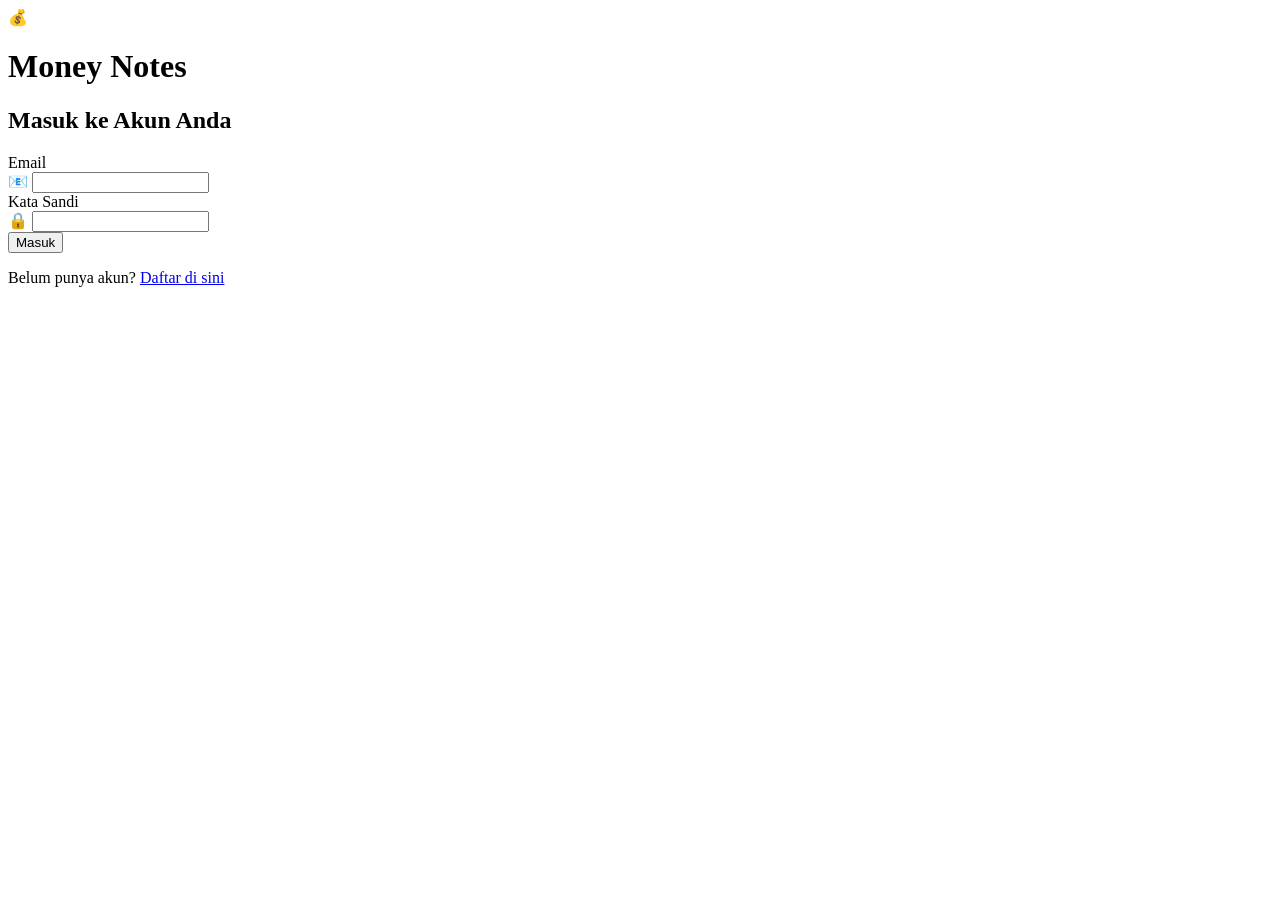
==== main.html @ 7bdaf290 "Add files via upload" ====
<!DOCTYPE html>
<html lang="id">
<head>
    <meta charset="UTF-8">
    <meta name="viewport" content="width=device-width, initial-scale=1.0">
    <title>Money Notes Apps</title>
    <link rel="icon" type="image/png" href="public/money.jfif">
    <script>
        if (!localStorage.getItem('money-notes-current-user')) {
            window.location.href = 'index.html';
        }
    </script>
    <link rel="stylesheet" href="styles/style.css">
</head>
<body>
    <div class="container">
        <header>
            <div class="header-left">
                <h1>💰 Money Notes</h1>
            </div>
            <div class="header-right">
                <span id="user-greeting" class="user-greeting">Halo, User!</span>
                <button id="logout-btn" class="btn btn-outline">Keluar</button>
                <button id="dark-mode-toggle" class="btn btn-icon">
                    <span id="dark-mode-icon">🌙</span>
                </button>
            </div>
        </header>

        <nav class="main-nav">
            <button id="nav-main-btn" class="nav-btn active">Dashboard</button>
            <button id="nav-history-btn" class="nav-btn">Riwayat</button>
        </nav>

        <div id="period-summary" class="period-summary"></div>

        <div id="main-view" class="view">
            <div class="dashboard">
                <div class="card income">
                    <div class="card-icon">💰</div>
                    <div>
                        <h2>Total Pemasukan</h2>
                        <p id="total-pemasukan">Rp 0</p>
                    </div>
                </div>
                <div class="card expense">
                    <div class="card-icon">💸</div>
                    <div>
                        <h2>Total Pengeluaran</h2>
                        <p id="total-pengeluaran">Rp 0</p>
                    </div>
                </div>
                <div class="card balance">
                    <div class="card-icon">📊</div>
                    <div>
                        <h2>Saldo Akhir</h2>
                        <p id="saldo-akhir">Rp 0</p>
                    </div>
                </div>
            </div>

            <main>
                <div class="form-container">
                    <h2 id="form-title">Tambah Transaksi Baru</h2>
                    <form id="transaction-form">
                        <input type="hidden" id="transaction-id" name="id">
                        <div class="form-grid">
                            <div class="form-control">
                                <label for="tanggal">Tanggal</label>
                                <input type="date" id="tanggal" name="tanggal" required>
                                <span class="error" id="error-tanggal"></span>
                            </div>
                            <div class="form-control">
                                <label for="kategori">Kategori</label>
                                <div class="category-input">
                                    <select id="kategori" name="kategori" required>
                                        <option value="" disabled selected>-- Pilih atau Tambah --</option>
                                    </select>
                                    <button type="button" id="add-category-btn" class="add-category-btn">+</button>
                                </div>
                                <span class="error" id="error-kategori"></span>
                            </div>
                            <div class="form-control">
                                <label for="jenis">Jenis Transaksi</label>
                                <select id="jenis" name="jenis" required>
                                    <option value="" disabled selected>-- Pilih Jenis --</option>
                                    <option value="pemasukan">Pemasukan</option>
                                    <option value="pengeluaran">Pengeluaran</option>
                                </select>
                                <span class="error" id="error-jenis"></span>
                            </div>
                            <div class="form-control">
                                <label for="nominal">Nominal</label>
                                <input type="text" id="nominal" name="nominal" placeholder="Contoh: 50000" required>
                                <span class="error" id="error-nominal"></span>
                            </div>
                        </div>
                        <div class="form-control">
                            <label for="catatan">Catatan (Opsional)</label>
                            <textarea id="catatan" name="catatan" rows="2" placeholder="Contoh: Beli makan siang"></textarea>
                        </div>
                        <div class="form-actions">
                            <button type="submit" class="btn btn-primary" id="submit-btn">Simpan Transaksi</button>
                            <button type="button" id="cancel-edit-btn" class="btn btn-secondary" style="display: none;">Batal</button>
                        </div>
                    </form>
                </div>

                <div class="history-container">
                    <div class="history-header">
                        <h2>Riwayat Transaksi</h2>
                        <button id="export-btn" class="btn btn-outline">Ekspor CSV</button>
                    </div>
                    <div class="filter-container">
                        <div class="search-box">
                            <span>🔍</span>
                            <input type="text" id="filter-keyword" placeholder="Cari kategori atau catatan...">
                        </div>
                        <select id="filter-jenis">
                            <option value="all">Semua Jenis</option>
                            <option value="pemasukan">Pemasukan</option>
                            <option value="pengeluaran">Pengeluaran</option>
                        </select>
                    </div>
                    <div class="bulk-actions" id="bulk-actions-main" style="display: none;">
                        <button id="select-all-main-btn" class="btn btn-secondary">Pilih Semua</button>
                        <button id="delete-selected-main-btn" class="btn btn-danger">Hapus yang Dipilih</button>
                        <span id="selected-count-main">0 dipilih</span>
                    </div>
                    <div id="transaction-list"></div>
                </div>
            </main>
        </div>
        
        <div id="history-view" class="view" style="display: none;">
            <div class="history-by-date-container">
                <div class="history-header">
                    <h2>Riwayat Berdasarkan Tanggal</h2>
                    <button id="export-btn-2" class="btn btn-outline">Ekspor CSV</button>
                </div>
                <div class="bulk-actions" id="bulk-actions-history" style="display: none;">
                    <button id="select-all-history-btn" class="btn btn-secondary">Pilih Semua</button>
                    <button id="delete-selected-history-btn" class="btn btn-danger">Hapus yang Dipilih</button>
                    <span id="selected-count-history">0 dipilih</span>
                </div>
                <div id="history-list"></div>
            </div>
        </div>
    </div>

    <!-- Modal: Tambah Kategori -->
    <div id="category-modal" class="modal" style="display: none;">
        <div class="modal-content">
            <h3>Tambah Kategori Baru</h3>
            <div class="form-control">
                <input type="text" id="new-category" placeholder="Contoh: Belanja Online" maxlength="30" required>
                <span class="error" id="error-new-category"></span>
            </div>
            <div class="modal-actions">
                <button id="modal-cancel-category" class="btn btn-secondary">Batal</button>
                <button id="modal-save-category" class="btn btn-primary">Simpan</button>
            </div>
        </div>
    </div>

    <!-- Modal: Hapus -->
    <div id="delete-modal" class="modal" style="display: none;">
        <div class="modal-content">
            <h3>Konfirmasi Hapus</h3>
            <p>Anda yakin ingin menghapus transaksi ini?</p>
            <div class="modal-actions">
                <button id="modal-cancel-btn" class="btn btn-secondary">Batal</button>
                <button id="modal-confirm-btn" class="btn btn-danger">Hapus</button>
            </div>
        </div>
    </div>

    <!-- Modal: Selamat Datang -->
    <div id="welcome-modal" class="modal" style="display: none;">
        <div class="modal-content">
            <h3>Selamat Datang di Money Notes!</h3>
            <p>Aplikasi catatan keuangan pribadi yang simpel dan modern.</p>
            <div class="modal-actions">
                <button id="welcome-ok-btn" class="btn btn-primary">Mengerti</button>
            </div>
        </div>
    </div>

    <script src="js/state.js" type="module"></script>
    <script src="js/main.js" type="module"></script>
</body>
</html>
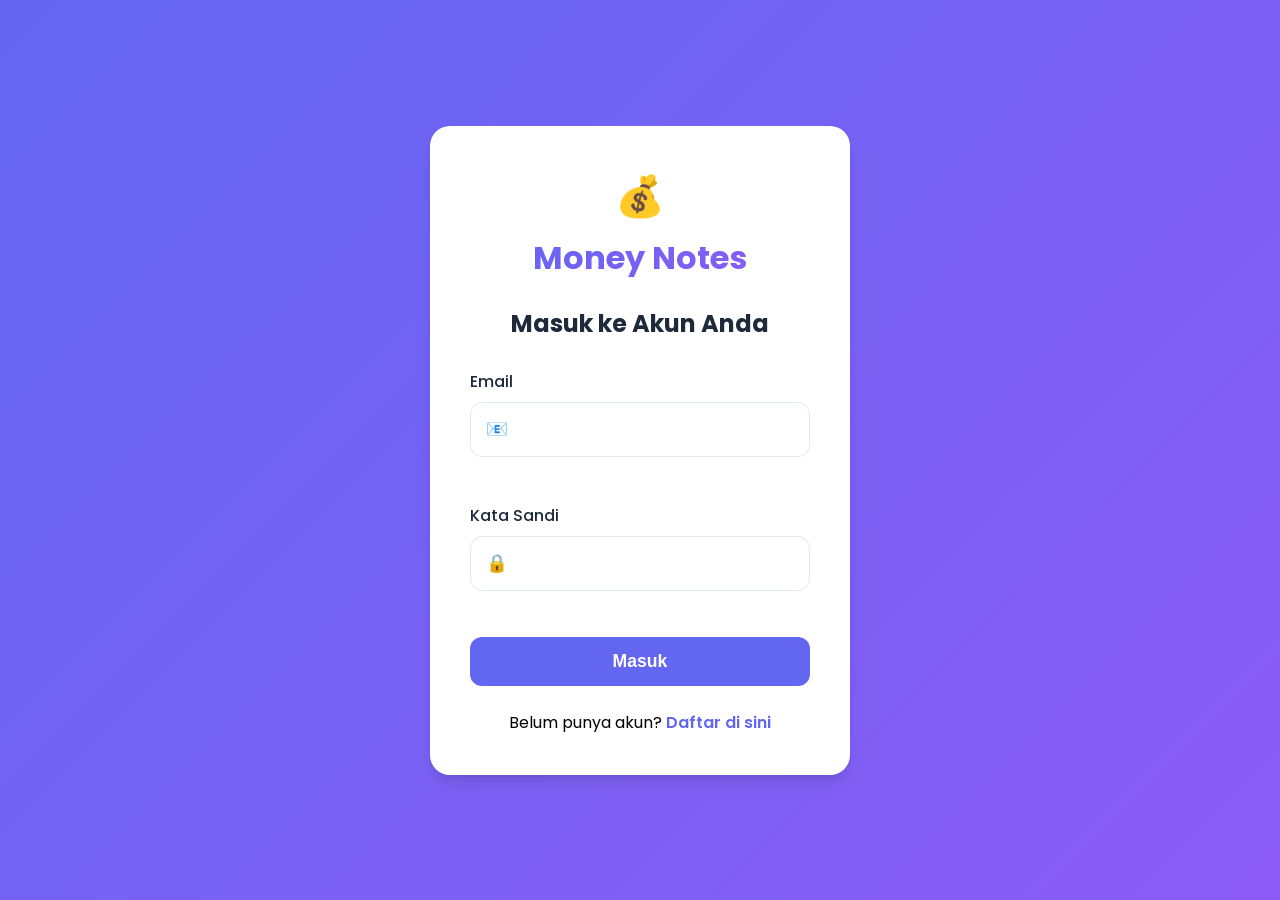
==== commit 06b978df: "Update main.html" ====
--- a/main.html
+++ b/main.html
@@ -9,8 +9,16 @@
         if (!localStorage.getItem('money-notes-current-user')) {
             window.location.href = 'index.html';
         }
+        if ('serviceWorker' in navigator) {
+    navigator.serviceWorker.getRegistrations().then(function(registrations) {
+        for (let registration of registrations) {
+            registration.unregister();
+        }
+    });
+}
     </script>
     <link rel="stylesheet" href="styles/style.css">
+    
 </head>
 <body>
     <div class="container">
@@ -106,29 +114,23 @@
                     </form>
                 </div>
 
-                <div class="history-container">
-                    <div class="history-header">
-                        <h2>Riwayat Transaksi</h2>
-                        <button id="export-btn" class="btn btn-outline">Ekspor CSV</button>
+                <!-- Konten yang sebelumnya di dalam history-container dipindahkan ke sini -->
+                <div class="history-header">
+                    <h2>Riwayat Transaksi</h2>
+                    <button id="export-btn" class="btn btn-outline">Ekspor CSV</button>
+                </div>
+                <div class="filter-container">
+                    <div class="search-box">
+                        <span>🔍</span>
+                        <input type="text" id="filter-keyword" placeholder="Cari kategori atau catatan...">
                     </div>
-                    <div class="filter-container">
-                        <div class="search-box">
-                            <span>🔍</span>
-                            <input type="text" id="filter-keyword" placeholder="Cari kategori atau catatan...">
-                        </div>
-                        <select id="filter-jenis">
-                            <option value="all">Semua Jenis</option>
-                            <option value="pemasukan">Pemasukan</option>
-                            <option value="pengeluaran">Pengeluaran</option>
-                        </select>
-                    </div>
-                    <div class="bulk-actions" id="bulk-actions-main" style="display: none;">
-                        <button id="select-all-main-btn" class="btn btn-secondary">Pilih Semua</button>
-                        <button id="delete-selected-main-btn" class="btn btn-danger">Hapus yang Dipilih</button>
-                        <span id="selected-count-main">0 dipilih</span>
-                    </div>
-                    <div id="transaction-list"></div>
+                    <select id="filter-jenis">
+                        <option value="all">Semua Jenis</option>
+                        <option value="pemasukan">Pemasukan</option>
+                        <option value="pengeluaran">Pengeluaran</option>
+                    </select>
                 </div>
+                <div id="transaction-list"></div>
             </main>
         </div>
         
@@ -137,11 +139,6 @@
                 <div class="history-header">
                     <h2>Riwayat Berdasarkan Tanggal</h2>
                     <button id="export-btn-2" class="btn btn-outline">Ekspor CSV</button>
-                </div>
-                <div class="bulk-actions" id="bulk-actions-history" style="display: none;">
-                    <button id="select-all-history-btn" class="btn btn-secondary">Pilih Semua</button>
-                    <button id="delete-selected-history-btn" class="btn btn-danger">Hapus yang Dipilih</button>
-                    <span id="selected-count-history">0 dipilih</span>
                 </div>
                 <div id="history-list"></div>
             </div>
@@ -186,7 +183,6 @@
         </div>
     </div>
 
-    <script src="js/state.js" type="module"></script>
     <script src="js/main.js" type="module"></script>
 </body>
-</html>+</html>
--- a/styles/style.css
+++ b/styles/style.css
@@ -0,0 +1,624 @@
+@import url('https://fonts.googleapis.com/css2?family=Poppins:wght@300;400;500;600;700&display=swap');
+
+:root {
+    --primary: #6366f1;
+    --primary-dark: #4f46e5;
+    --success: #10b981;
+    --danger: #ef4444;
+    --warning: #f59e0b;
+    --bg: hwb(152 75% 19%)
+    --card-bg: #ffffff;
+    --text: #1e293b;
+    --text-light: #64748b;
+    --border: #e2e8f0;
+    --shadow: 0 4px 6px -1px rgba(0,0,0,0.1), 0 2px 4px -1px rgba(0,0,0,0.06);
+    --shadow-lg: 0 10px 15px -3px rgba(0,0,0,0.1), 0 4px 6px -2px rgba(0,0,0,0.05);
+}
+
+[data-theme="dark"] {   
+    --bg: #0f172a;
+    --card-bg: #1e293b;
+    --text: #f1f5f9;
+    --text-light: #94a3b8;
+    --border: #334155;
+}
+
+* {
+    box-sizing: border-box;
+    margin: 0;
+    padding: 0;
+}
+
+body {
+    font-family: 'Poppins', sans-serif;
+    background-color: var(--bg);
+    color: var(--text);
+    line-height: 1.5;
+    transition: background-color 0.3s, color 0.3s;
+}
+
+.container {
+    max-width: 960px;
+    margin: 1.5rem auto;
+    padding: 0 1.25rem;
+}
+
+/* Header Baru */
+header {
+    display: flex;
+    justify-content: space-between;
+    align-items: center;
+    margin-bottom: 1.5rem;
+    flex-wrap: wrap;
+    gap: 1rem;
+}
+
+.header-left h1 {
+    margin: 0;
+    font-size: 2.25rem;
+    background: linear-gradient(90deg, var(--primary), var(--success));
+    -webkit-background-clip: text;
+    background-clip: text;
+    color: transparent;
+}
+
+.header-right {
+    display: flex;
+    align-items: center;
+    gap: 1rem;
+}
+
+.user-greeting {
+    font-weight: 600;
+    color: var(--text);
+}
+
+.btn-icon {
+    width: 40px;
+    height: 40px;
+    border-radius: 50%;
+    display: flex;
+    align-items: center;
+    justify-content: center;
+    background: var(--card-bg);
+    border: 1px solid var(--border);
+    padding: 0;
+    cursor: pointer;
+    transition: background 0.2s;
+}
+
+.btn-icon:hover {
+    background: var(--border);
+}
+
+/* Navigasi */
+.main-nav {
+    margin-bottom: 1.5rem;
+    display: flex;
+    gap: 1.25rem;
+    border-bottom: 2px solid var(--border);
+}
+
+.nav-btn {
+    background: none;
+    border: none;
+    padding: 0.75rem 0;
+    font-size: 1.125rem;
+    font-weight: 600;
+    cursor: pointer;
+    color: #000;
+    position: relative;
+}
+
+.nav-btn.active {
+    color: #000;
+}
+
+.nav-btn.active::after {
+    content: '';
+    position: absolute;
+    bottom: -2px;
+    left: 0;
+    width: 100%;
+    height: 3px;
+    background: var(--primary);
+    border-radius: 3px;
+}
+
+/* Period Summary */
+.period-summary {
+    display: grid;
+    grid-template-columns: repeat(auto-fit, minmax(200px, 1fr));
+    gap: 1rem;
+    margin-bottom: 1.5rem;
+}
+
+.period-card {
+    background: var(--card-bg);
+    border-radius: 12px;
+    padding: 1.25rem;
+    box-shadow: var(--shadow);
+    border-left: 4px solid var(--primary);
+}
+
+.period-card h3 {
+    font-size: 1rem;
+    color: var(--text-light);
+    margin-bottom: 0.5rem;
+}
+
+.period-card .amount {
+    font-size: 1.25rem;
+    font-weight: 700;
+}
+
+.period-card.income .amount { color: var(--success); }
+.period-card.expense .amount { color: var(--danger); }
+
+/* Dashboard Cards */
+.dashboard {
+    display: grid;
+    grid-template-columns: repeat(auto-fit, minmax(220px, 1fr));
+    gap: 1.25rem;
+    margin-bottom: 1.5rem;
+}
+
+.card {
+    background: var(--card-bg);
+    border-radius: 16px;
+    padding: 1.5rem;
+    box-shadow: var(--shadow);
+    display: flex;
+    align-items: center;
+    gap: 1rem;
+}
+
+.card-icon {
+    font-size: 2rem;
+}
+
+.card h2 {
+    font-size: 1rem;
+    color: var(--text-light);
+    margin: 0;
+}
+
+.card p {
+    font-size: 1.5rem;
+    font-weight: 700;
+    margin: 0;
+}
+
+.card.income p { color: var(--success); }
+.card.expense p { color: var(--danger); }
+.card.balance p { color: var(--primary); }
+
+/* Form & History Container */
+.form-container, .history-container, .history-by-date-container {
+    background: var(--card-bg);
+    border-radius: 16px;
+    padding: 1.75rem;
+    margin-bottom: 1.75rem;
+    box-shadow: var(--shadow);
+}
+
+.history-header {
+    display: flex;
+    justify-content: space-between;
+    align-items: center;
+    margin-bottom: 1.5rem;
+}
+
+.btn-outline {
+    background: transparent;
+    border: 1px solid var(--primary);
+    color: #000;
+}
+
+.btn-outline:hover {
+    background: var(--primary);
+    color: #000;
+}
+
+/* Form Styling */
+.form-grid {
+    display: grid;
+    grid-template-columns: 1fr 1fr;
+    gap: 1.25rem;
+}
+
+.form-control {
+    margin-bottom: 1.25rem;
+}
+
+.form-control label {
+    display: block;
+    margin-bottom: 0.5rem;
+    font-weight: 500;
+    color: var(--text);
+}
+
+.form-control input,
+.form-control select,
+.form-control textarea,
+.search-box input {
+    width: 100%;
+    padding: 0.875rem 1rem;
+    border: 1px solid var(--border);
+    border-radius: 10px;
+    font-size: 1rem;
+    font-family: inherit;
+    background: var(--card-bg);
+    color: var(--text);
+    transition: border-color 0.2s, box-shadow 0.2s;
+}
+
+.form-control input:focus,
+.form-control select:focus,
+.form-control textarea:focus,
+.search-box input:focus {
+    outline: none;
+    border-color: var(--primary);
+    box-shadow: 0 0 0 3px rgba(99, 102, 241, 0.2);
+}
+
+/* Category Input */
+.category-input {
+    display: flex;
+    gap: 0.5rem;
+}
+
+.add-category-btn {
+    width: 40px;
+    background: var(--primary);
+    color: #000;
+    border: none;
+    border-radius: 8px;
+    font-weight: bold;
+    cursor: pointer;
+    transition: background 0.2s;
+}
+
+.add-category-btn:hover {
+    background: var(--primary-dark);
+}
+
+/* Error Messages */
+.error {
+    display: block;
+    color: var(--danger);
+    font-size: 0.875rem;
+    margin-top: 0.375rem;
+    min-height: 1.25rem;
+}
+
+/* Filter Container - DIPERBAIKI */
+.filter-container {
+    display: flex;
+    gap: 1rem;
+    margin-bottom: 1.5rem;
+    flex-wrap: wrap;
+}
+
+.search-box {
+    flex: 1;
+    min-width: 200px;
+    position: relative;
+}
+
+.search-box span {
+    position: absolute;
+    left: 1rem;
+    top: 50%;
+    transform: translateY(-50%);
+    color: var(--text-light);
+}
+
+.search-box input {
+    padding-left: 2.75rem;
+}
+
+.filter-container select {
+    padding: 0.875rem 1rem;
+    border: 1px solid var(--border);
+    border-radius: 10px;
+    font-size: 1rem;
+    min-width: 180px;
+}
+
+/* Transaction List */
+#transaction-list, #history-list {
+    display: flex;
+    flex-direction: column;
+    gap: 1rem;
+}
+
+.transaction-item {
+    display: flex;
+    align-items: center; /* DIUBAH */
+    gap: 1rem; /* DITAMBAH */
+    padding: 1rem; /* DIUBAH */
+    border-radius: 12px;
+    background: var(--card-bg);
+    box-shadow: 0 2px 4px rgba(0,0,0,0.03);
+    transition: transform 0.2s, box-shadow 0.2s;
+    justify-content: space-between;
+    align-items: flex-start;
+    padding: 1.25rem;
+    border-radius: 12px;
+    background: var(--card-bg);
+    box-shadow: 0 2px 4px rgba(0,0,0,0.03);
+    transition: transform 0.2s, box-shadow 0.2s;
+    border-left: 4px solid var(--border);
+}
+
+.transaction-item:hover {
+    transform: translateY(-2px);
+    box-shadow: var(--shadow);
+}
+
+.transaction-item.pemasukan { border-left-color: var(--success); }
+.transaction-item.pengeluaran { border-left-color: var(--danger); }
+
+.delete-checkbox {
+    width: 20px;
+    height: 20px;
+    flex-shrink: 0;
+}
+
+.transaction-details {
+    flex: 1;
+}
+
+.transaction-details p {
+    font-weight: 600;
+    margin-bottom: 0.25rem;
+    display: flex;
+    align-items: center;
+    gap: 0.5rem;
+}
+
+.transaction-details p::before {
+    font-size: 1.25rem;
+}
+
+.transaction-details p[data-category="Makanan"]::before { content: "🍔"; }
+.transaction-details p[data-category="Transportasi"]::before { content: "🚌"; }
+.transaction-details p[data-category="Kuliah"]::before { content: "🎓"; }
+.transaction-details p[data-category="Hiburan"]::before { content: "🎬"; }
+.transaction-details p[data-category="Gaji"]::before { content: "💼"; }
+.transaction-details p[data-category="Lainnya"]::before { content: "📦"; }
+
+.transaction-details small {
+    display: block;
+    color: var(--text-light);
+    font-size: 0.875rem;
+}
+
+.catatan {
+    font-style: italic;
+    margin-top: 0.25rem;
+}
+
+.transaction-actions {
+    text-align: right;
+    min-width: 120px;
+}
+
+.nominal {
+    font-size: 1.125rem;
+    font-weight: 700;
+    margin-bottom: 0.5rem;
+}
+
+.nominal.pemasukan { color: var(--success); }
+.nominal.pengeluaran { color: var(--danger); }
+
+.action-buttons {
+    display: flex;
+    gap: 0.5rem;
+    justify-content: flex-end;
+}
+
+.action-buttons button {
+    background: none;
+    border: none;
+    padding: 0.375rem 0.75rem;
+    border-radius: 6px;
+    font-size: 0.875rem;
+    font-weight: 600;
+    cursor: pointer;
+    transition: background 0.2s;
+}
+
+.action-buttons .edit-btn {
+    color: #000;
+    border: 1px solid var(--primary);
+}
+
+.action-buttons .edit-btn:hover {
+    background: rgba(0, 0, 0, 0.1);
+}
+
+.action-buttons .delete-btn {
+    color: #000;
+    border: 1px solid var(--danger);
+}
+
+.action-buttons .delete-btn:hover {
+    background: rgba(0, 0, 0, 0.1);
+}
+
+/* Modal */
+.modal {
+    position: fixed;
+    z-index: 1000;
+    left: 0;
+    top: 0;
+    width: 100%;
+    height: 100%;
+    background-color: rgba(0, 0, 0, 0.6);
+    display: flex;
+    justify-content: center;
+    align-items: center;
+    backdrop-filter: blur(4px);
+}
+
+.modal-content {
+    background: var(--card-bg);
+    padding: 2rem;
+    border-radius: 16px;
+    width: 90%;
+    max-width: 450px;
+    box-shadow: var(--shadow-lg);
+    transform: translateY(0);
+    transition: transform 0.3s;
+}
+
+.modal-content h3 {
+    margin-bottom: 1.25rem;
+}
+
+.modal-actions {
+    margin-top: 1.5rem;
+    display: flex;
+    justify-content: flex-end;
+    gap: 1rem;
+}
+
+/* Date Group */
+.date-group {
+    margin-bottom: 2rem;
+}
+
+.date-header {
+    font-size: 1.25rem;
+    font-weight: 600;
+    padding-bottom: 0.75rem;
+    margin-bottom: 1.25rem;
+    border-bottom: 2px solid var(--border);
+    color: var(--primary);
+}
+
+/* Buttons */
+.btn {
+    padding: 0.75rem 1.5rem;
+    border: none;
+    border-radius: 10px;
+    cursor: pointer;
+    font-size: 1rem;
+    font-weight: 600;
+    transition: all 0.2s;
+    display: inline-flex;
+    align-items: center;
+    justify-content: center;
+    gap: 0.5rem;
+}
+
+.btn-primary {
+    background-color: var(--primary);
+    color: #000;
+}
+.btn-primary:hover {
+    background-color: var(--primary-dark);
+    transform: translateY(-1px);
+    box-shadow: 0 2px 4px rgba(99, 102, 241, 0.3);
+}
+
+.btn-secondary {
+    background-color: #e2e8f0;
+    color: #000;
+}
+.btn-secondary:hover {
+    background-color: #cbd5e1;
+}
+
+.btn-danger {
+    background-color: var(--danger);
+    color: #000;
+}
+.btn-danger:hover {
+    background-color: #dc2626;
+    transform: translateY(-1px);
+    box-shadow: 0 2px 4px rgba(239, 68, 68, 0.3);
+}
+
+/* Bulk Actions */
+.bulk-actions {
+    display: flex;
+    gap: 1rem;
+    align-items: center;
+    margin-bottom: 1.5rem;
+    flex-wrap: wrap;
+    padding: 1rem;
+    background-color: var(--border);
+    border-radius: 12px;
+}
+
+.bulk-actions span {
+    font-size: 0.9rem;
+    font-weight: 500;
+}
+
+/* Notifikasi */
+#notification {
+    position: fixed;
+    top: 20px;
+    right: 20px;
+    padding: 12px 20px;
+    border-radius: 10px;
+    color: white;
+    font-weight: 600;
+    z-index: 10000;
+    box-shadow: 0 4px 12px rgba(0,0,0,0.15);
+    transform: translateX(120%);
+    transition: transform 0.3s ease-out;
+}
+
+/* Responsive */
+@media (max-width: 768px) {
+    .container {
+        padding: 0 1rem;
+        margin: 1rem auto;
+    }
+
+    header {
+        flex-direction: column;
+        align-items: flex-start;
+    }
+
+    .header-right {
+        width: 100%;
+        justify-content: space-between;
+    }
+
+    .period-summary, .dashboard {
+        grid-template-columns: 1fr;
+    }
+
+    .form-grid {
+        grid-template-columns: 1fr;
+    }
+
+    .filter-container {
+        flex-direction: column;
+    }
+
+    .search-box {
+        min-width: auto;
+    }
+
+    .transaction-item {
+        flex-direction: column;
+        align-items: stretch;
+    }
+
+    .transaction-actions {
+        margin-top: 1rem;
+        text-align: left;
+    }
+
+    .action-buttons {
+        justify-content: flex-start;
+    }
+}
